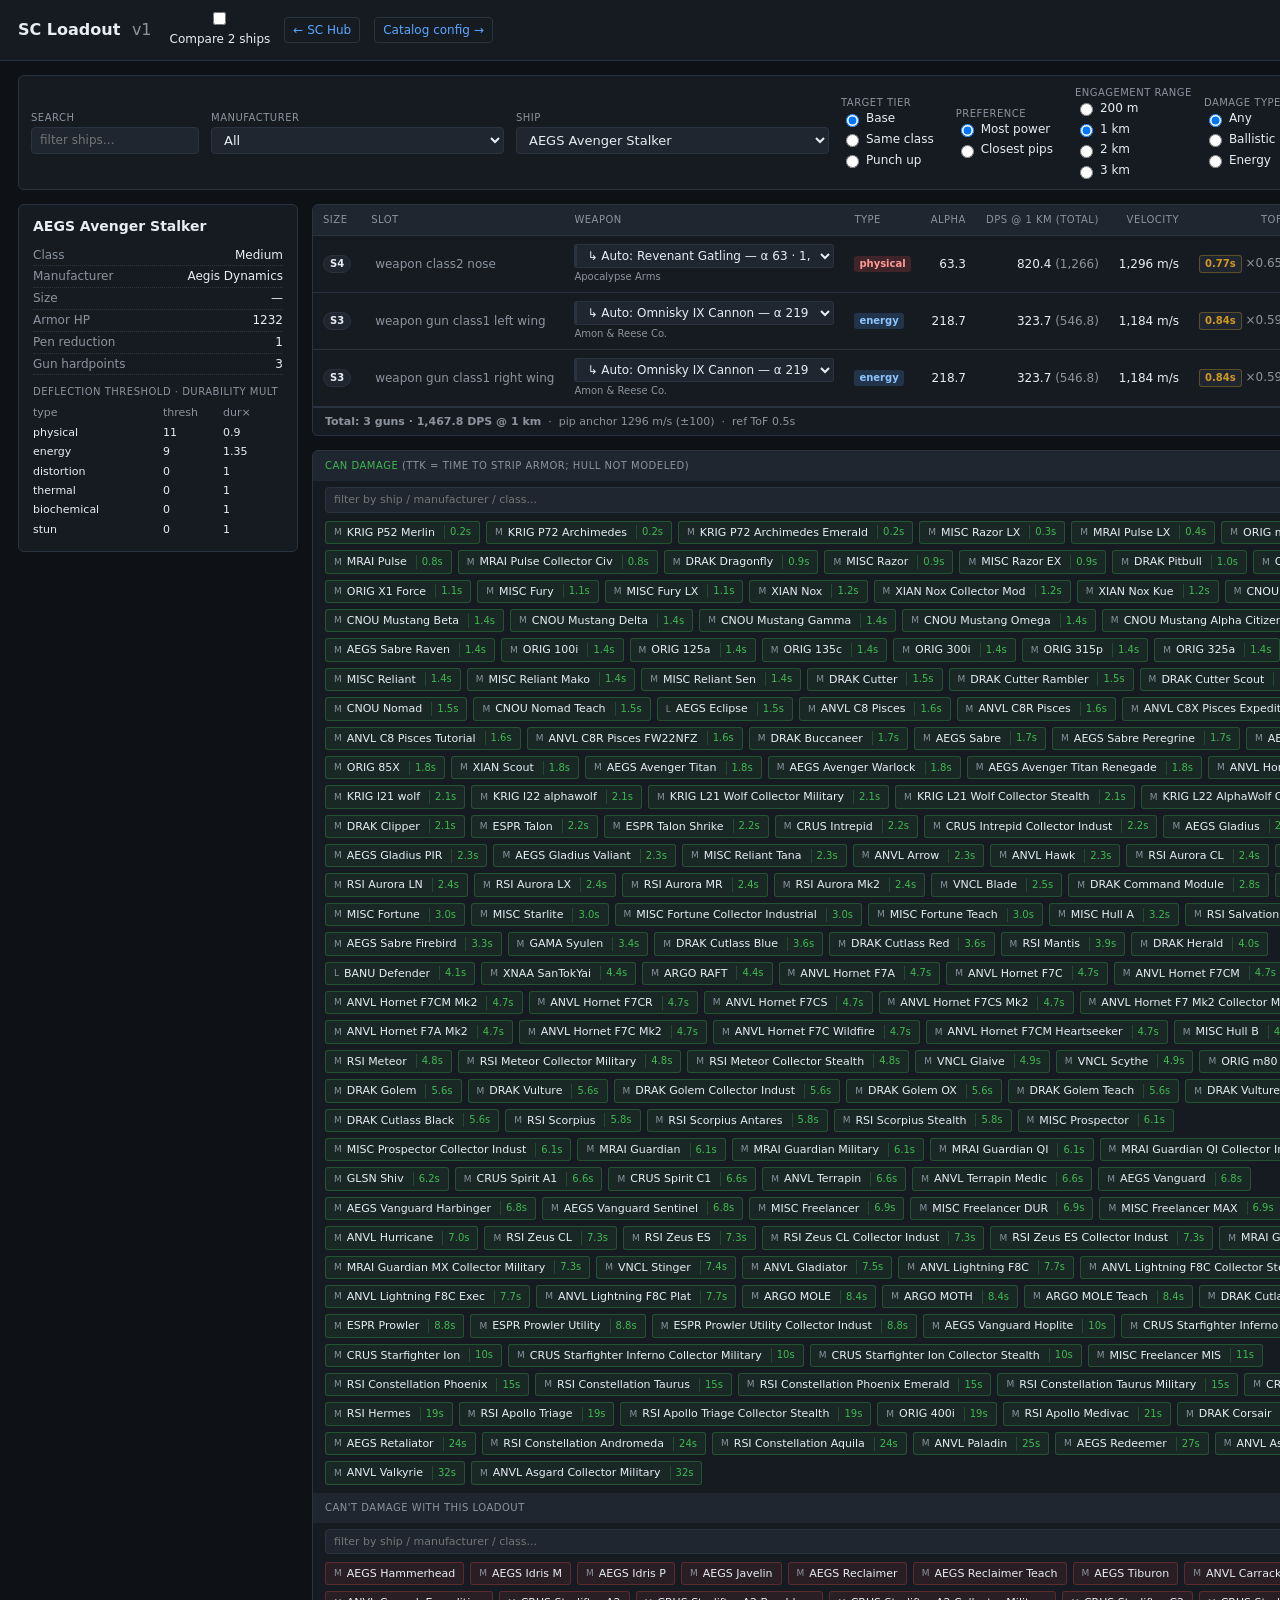
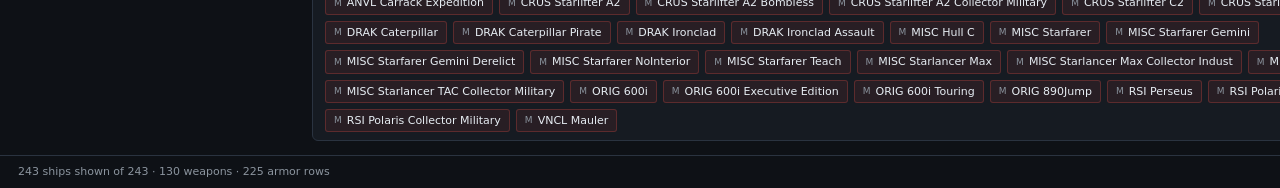
==== website/index.html @ 6bda5719 "Add "<- SC Hub" back link to header" ====
<!doctype html>
<html lang="en">
<head>
  <meta charset="utf-8" />
  <meta name="viewport" content="width=device-width, initial-scale=1" />
  <title>SC Loadout (v1)</title>
  <link rel="stylesheet" href="style.css" />
</head>
<body>
  <header>
    <h1>SC Loadout <span class="muted">v1</span></h1>
    <div class="controls global-controls">
      <label class="control vs-toggle">
        <input type="checkbox" id="vs-toggle" />
        <span>Compare 2 ships</span>
      </label>
      <a href="https://seeknd.github.io/sc-hub/" class="config-link hub-back" title="Back to SC Hub">← SC Hub</a>
      <a href="catalog.html" class="config-link">Catalog config →</a>
    </div>
  </header>

  <!-- Per-panel HTML is rendered from this template (left is inserted on load;
       right is cloned on demand so radio-name suffixes get rewritten per side). -->
  <template id="panel-template">
    <article class="panel" data-side="">
      <div class="panel-controls">
        <label class="control">
          <span class="control-label">Search</span>
          <input type="search" class="ship-search" placeholder="filter ships…" autocomplete="off" />
        </label>
        <label class="control">
          <span class="control-label">Manufacturer</span>
          <select class="mfg-filter" autocomplete="off">
            <option value="">All</option>
          </select>
        </label>
        <label class="control">
          <span class="control-label">Ship</span>
          <select class="ship-pick" autocomplete="off"></select>
        </label>
        <fieldset class="control">
          <legend class="control-label">Target tier</legend>
          <label><input type="radio" name="mode" value="base" checked /> Base</label>
          <label><input type="radio" name="mode" value="same" /> Same class</label>
          <label><input type="radio" name="mode" value="up"   /> Punch up</label>
        </fieldset>
        <fieldset class="control">
          <legend class="control-label">Preference</legend>
          <label><input type="radio" name="pref" value="power" checked /> Most power</label>
          <label><input type="radio" name="pref" value="pips" /> Closest pips</label>
        </fieldset>
        <fieldset class="control">
          <legend class="control-label">Engagement range</legend>
          <label><input type="radio" name="range" value="200"  /> 200 m</label>
          <label><input type="radio" name="range" value="1000" checked /> 1 km</label>
          <label><input type="radio" name="range" value="2000" /> 2 km</label>
          <label><input type="radio" name="range" value="3000" /> 3 km</label>
        </fieldset>
        <fieldset class="control">
          <legend class="control-label">Damage type</legend>
          <label><input type="radio" name="dmgtype" value="any" checked /> Any</label>
          <label><input type="radio" name="dmgtype" value="ballistic" /> Ballistic</label>
          <label><input type="radio" name="dmgtype" value="energy" /> Energy</label>
        </fieldset>
      </div>
      <aside class="ship-info"></aside>
      <div class="content-column">
        <section class="loadout-box"></section>
        <section class="vulnerability-box"></section>
      </div>
    </article>
  </template>

  <main class="panels"></main>

  <footer>
    <div id="status" class="muted"></div>
  </footer>

  <script src="app.js"></script>
</body>
</html>
---- website/style.css ----
/* Layout & theme — dark, dense, table-first.
   Single file. No deps. */

:root {
  --bg:        #0e1116;
  --panel:     #161b22;
  --panel-2:   #1f2630;
  --border:    #2a3340;
  --text:      #e6edf3;
  --text-dim:  #8b949e;
  --accent:    #58a6ff;
  --good:      #3fb950;
  --bad:       #f85149;
  --warn:      #d29922;
}

* { box-sizing: border-box; }
html, body { height: 100%; margin: 0; }
body {
  font: 13px/1.4 system-ui, -apple-system, "Segoe UI", sans-serif;
  background: var(--bg);
  color: var(--text);
}

.muted { color: var(--text-dim); }

header {
  background: var(--panel);
  border-bottom: 1px solid var(--border);
  padding: 12px 18px;
  display: flex;
  flex-wrap: wrap;
  align-items: center;
  gap: 18px;
}
header h1 {
  font-size: 16px;
  margin: 0;
  font-weight: 600;
}
header h1 .muted { font-weight: 400; margin-left: 6px; }

.controls { display: flex; flex-wrap: wrap; gap: 14px; align-items: center; }
.global-controls .vs-toggle {
  display: inline-flex;
  align-items: center;
  gap: 6px;
  font-size: 12px;
  cursor: pointer;
}
.global-controls .vs-toggle input { margin: 0; }

a.config-link {
  color: var(--accent);
  font-size: 12px;
  text-decoration: none;
  margin-left: auto;
  align-self: center;
  padding: 4px 8px;
  border: 1px solid var(--border);
  border-radius: 4px;
}
a.config-link:hover { border-color: var(--accent); }

/* Weapon configuration page */
button.btn {
  background: var(--panel-2);
  color: var(--text);
  border: 1px solid var(--border);
  padding: 4px 10px;
  border-radius: 4px;
  font: inherit;
  font-size: 12px;
  cursor: pointer;
}
button.btn:hover { border-color: var(--accent); }

input[type="search"] {
  background: var(--panel-2);
  color: var(--text);
  border: 1px solid var(--border);
  padding: 4px 8px;
  border-radius: 4px;
  font: inherit;
  font-size: 12px;
  min-width: 180px;
}
#ship-search { min-width: 180px; }
#mfg-filter  { min-width: 200px; }

.config-main { padding: 14px 18px; }

.tabs {
  display: inline-flex;
  gap: 4px;
  background: var(--panel-2);
  border: 1px solid var(--border);
  border-radius: 6px;
  padding: 3px;
}
.tab-btn {
  background: transparent;
  color: var(--text-dim);
  border: 1px solid transparent;
  border-radius: 4px;
  padding: 4px 12px;
  font: inherit;
  font-size: 12px;
  cursor: pointer;
}
.tab-btn:hover { color: var(--text); }
.tab-btn.active {
  background: var(--panel);
  color: var(--accent);
  border-color: var(--border);
}

table.cfg-table {
  width: 100%;
  background: var(--panel);
  border: 1px solid var(--border);
  border-radius: 6px;
  overflow: hidden;
}
table.cfg-table td select { min-width: 130px; }
table.cfg-table tr.state-forced   { background: rgba(210,153,34,0.05); }
table.cfg-table tr.state-disabled { opacity: 0.55; }
table.cfg-table tr.state-disabled td.weapon-name { text-decoration: line-through; }
table.cfg-table tr.has-override   { background: rgba(88,166,255,0.04); }

table.ships-cfg-table .ship-note { width: 100%; min-width: 140px; }
table.ships-cfg-table .edit-hp-btn.active {
  background: var(--panel);
  border-color: var(--accent);
  color: var(--accent);
}

/* Inline hardpoint editor */
tr.hp-editor-row > td {
  background: var(--panel-2);
  padding: 14px 18px;
  border-bottom: 2px solid var(--accent);
}
.hp-editor-header { margin-bottom: 10px; font-size: 12px; }
.hp-editor-header .muted { margin-left: 8px; font-weight: 400; }
table.hp-edit-table {
  width: 100%;
  border-collapse: collapse;
  background: var(--panel);
  border: 1px solid var(--border);
  border-radius: 4px;
  overflow: hidden;
  margin-bottom: 10px;
}
table.hp-edit-table th, table.hp-edit-table td {
  padding: 6px 10px;
  font-size: 12px;
  text-align: left;
  border-bottom: 1px solid var(--border);
}
table.hp-edit-table thead th {
  background: var(--panel-2);
  font-size: 10px;
  color: var(--text-dim);
  text-transform: uppercase;
}
table.hp-edit-table input,
table.hp-edit-table select {
  background: var(--panel-2);
  color: var(--text);
  border: 1px solid var(--border);
  border-radius: 3px;
  padding: 3px 6px;
  font: inherit;
  font-size: 12px;
}
table.hp-edit-table .hp-port  { width: 280px; }
table.hp-edit-table .hp-count { width: 60px; text-align: right; }
table.hp-edit-table .hp-size  { width: 70px; }
table.hp-edit-table .hp-type  { width: 100px; }
table.hp-edit-table .hp-del {
  padding: 2px 8px;
  background: rgba(248,81,73,0.08);
  border-color: rgba(248,81,73,0.25);
  color: var(--bad);
}

.hp-editor-actions { display: flex; gap: 8px; flex-wrap: wrap; }
.hp-editor-actions .hp-save  { background: rgba(63,185,80,0.15); border-color: rgba(63,185,80,0.40); color: var(--good); }
.hp-editor-actions .hp-reset { background: rgba(210,153,34,0.10); border-color: rgba(210,153,34,0.35); color: var(--warn); }

/* Forced-to-ships chips (weapons tab) */
.ship-chips {
  display: flex;
  flex-wrap: wrap;
  gap: 4px;
  margin-bottom: 4px;
}
.ship-chip {
  display: inline-flex;
  align-items: center;
  gap: 4px;
  background: rgba(210,153,34,0.10);
  border: 1px solid rgba(210,153,34,0.35);
  color: var(--warn);
  border-radius: 3px;
  padding: 2px 4px 2px 8px;
  font-size: 11px;
}
.ship-chip-x {
  background: transparent;
  border: none;
  color: var(--warn);
  font-size: 14px;
  cursor: pointer;
  padding: 0 4px;
  line-height: 1;
}
.ship-chip-x:hover { color: var(--bad); }
.weapon-ship-add {
  min-width: 240px;
  background: var(--panel-2);
  color: var(--text);
  border: 1px solid var(--border);
  border-radius: 3px;
  padding: 3px 6px;
  font: inherit;
  font-size: 11px;
}
.weapon-ship-add:focus { border-color: var(--accent); outline: none; }

.control {
  display: flex;
  flex-direction: column;
  gap: 2px;
  border: none;
  padding: 0;
  margin: 0;
}
.control-label {
  font-size: 10px;
  text-transform: uppercase;
  letter-spacing: 0.05em;
  color: var(--text-dim);
}
.control select {
  background: var(--panel-2);
  color: var(--text);
  border: 1px solid var(--border);
  padding: 4px 8px;
  border-radius: 4px;
  font: inherit;
  min-width: 260px;
}
fieldset.control { gap: 4px; }
fieldset.control > legend { padding: 0; }
fieldset.control label {
  display: inline-flex;
  align-items: center;
  gap: 4px;
  margin-right: 10px;
  font-size: 12px;
  cursor: pointer;
}

main.panels {
  display: grid;
  grid-template-columns: 1fr;
  gap: 14px;
  padding: 14px 18px;
  align-items: stretch;
}
body.vs-mode main.panels { grid-template-columns: 1fr 1fr; }

.panel {
  display: grid;
  grid-template-columns: 280px 1fr;
  gap: 14px;
  align-items: start;
}
.panel[data-side="right"] { display: none; }
body.vs-mode .panel[data-side="right"] { display: grid; }

.panel-controls {
  grid-column: 1 / -1;
  background: var(--panel);
  border: 1px solid var(--border);
  border-radius: 6px;
  padding: 10px 12px;
  display: flex;
  flex-wrap: wrap;
  align-items: center;
  gap: 12px;
}
.panel-controls .control select,
.panel-controls .control input[type="search"] { min-width: 160px; }
body.vs-mode .panel-controls .control select,
body.vs-mode .panel-controls .control input[type="search"] { min-width: 120px; }

.ship-info {
  background: var(--panel);
  border: 1px solid var(--border);
  border-radius: 6px;
  padding: 12px 14px;
  font-size: 12px;
}
.ship-info h2 {
  margin: 0 0 8px 0;
  font-size: 14px;
}
.ship-info .stat {
  display: flex;
  justify-content: space-between;
  padding: 2px 0;
  border-bottom: 1px dotted var(--border);
}
.ship-info .stat:last-child { border-bottom: 0; }
.ship-info .stat .k { color: var(--text-dim); }
.ship-info .section-title {
  margin: 10px 0 4px 0;
  font-size: 10px;
  text-transform: uppercase;
  letter-spacing: 0.05em;
  color: var(--text-dim);
}
.ship-info .dmg-row {
  display: grid;
  grid-template-columns: 1fr 60px 60px;
  font-size: 11px;
  padding: 2px 0;
}
.ship-info .dmg-row .h { color: var(--text-dim); }

.content-column { display: flex; flex-direction: column; gap: 14px; }

.loadout-box, .vulnerability-box {
  background: var(--panel);
  border: 1px solid var(--border);
  border-radius: 6px;
  overflow: hidden;
}

.vulnerability-box .header-row {
  padding: 8px 12px;
  background: var(--panel-2);
  font-size: 10px;
  text-transform: uppercase;
  letter-spacing: 0.05em;
  color: var(--text-dim);
  display: flex;
  justify-content: space-between;
  align-items: center;
}
.vulnerability-box .header-row .count {
  font-weight: 600;
  color: var(--bad);
  text-transform: none;
  letter-spacing: 0;
}
.vulnerability-box .header-row .count.good { color: var(--good); }
.vulnerability-box .list {
  padding: 8px 12px;
  display: flex;
  flex-wrap: wrap;
  gap: 6px;
}
.vulnerability-box .chip {
  display: inline-flex;
  align-items: center;
  gap: 5px;
  background: rgba(248,81,73,0.08);
  border: 1px solid rgba(248,81,73,0.25);
  border-radius: 3px;
  padding: 3px 8px;
  font-size: 11px;
}
.vulnerability-box .chip.good {
  background: rgba(63,185,80,0.08);
  border-color: rgba(63,185,80,0.30);
}
.vulnerability-box .chip .cls {
  font-size: 9px;
  color: var(--text-dim);
  text-transform: uppercase;
}
.vulnerability-box .chip .ttk {
  font-size: 10px;
  font-variant-numeric: tabular-nums;
  color: var(--good);
  margin-left: 4px;
  padding-left: 5px;
  border-left: 1px solid rgba(63,185,80,0.25);
}
.vulnerability-box .header-row.good-row { color: var(--good); }
.vulnerability-box .header-row.good-row .muted { font-weight: 400; }
.vulnerability-box .empty-list {
  padding: 8px 12px;
  font-size: 11px;
  color: var(--text-dim);
  font-style: italic;
}
.vulnerability-box .vuln-filter-row {
  padding: 6px 12px 0;
}
.vulnerability-box .vuln-filter {
  width: 100%;
  background: var(--panel-2);
  color: var(--text);
  border: 1px solid var(--border);
  border-radius: 4px;
  padding: 4px 8px;
  font: inherit;
  font-size: 11px;
  min-width: 0;
}
.vulnerability-box .vuln-filter:focus { border-color: var(--accent); outline: none; }

table.loadout {
  width: 100%;
  border-collapse: collapse;
  font-size: 12px;
}
table.loadout th, table.loadout td {
  padding: 8px 10px;
  text-align: left;
  border-bottom: 1px solid var(--border);
  white-space: nowrap;
}
table.loadout th {
  background: var(--panel-2);
  color: var(--text-dim);
  font-weight: 500;
  font-size: 10px;
  text-transform: uppercase;
  letter-spacing: 0.05em;
}
table.loadout tbody tr:hover { background: rgba(88,166,255,0.05); }
table.loadout th.num,
table.loadout td.num { text-align: right; font-variant-numeric: tabular-nums; }
table.loadout td.weapon-name { font-weight: 500; min-width: 280px; }
table.loadout td.weapon-name .mfg {
  color: var(--text-dim);
  font-size: 10px;
  font-weight: 400;
  margin-top: 2px;
}

select.weapon-picker {
  width: 100%;
  background: var(--panel-2);
  color: var(--text);
  border: 1px solid var(--border);
  border-left-width: 3px;          /* slot for manual-pick accent stripe */
  padding: 3px 6px;
  border-radius: 3px;
  font: inherit;
  font-size: 12px;
}
select.weapon-picker:hover { border-color: var(--accent); }

/* Force dark-theme option list — browsers otherwise default to OS light theme. */
select.weapon-picker option {
  background: var(--panel-2);
  color: var(--text);
}

/* Manual override → amber left-stripe only. No bg tint (which makes options unreadable). */
table.loadout tr.manual-pick td.weapon-name select.weapon-picker {
  border-left-color: var(--warn);
}
table.loadout .slot-type {
  text-transform: uppercase;
  font-size: 10px;
  color: var(--text-dim);
  letter-spacing: 0.05em;
}
table.loadout .size-pill {
  display: inline-block;
  background: var(--panel-2);
  border: 1px solid var(--border);
  padding: 1px 6px;
  border-radius: 999px;
  font-size: 10px;
  font-weight: 600;
}
table.loadout .slot-mult {
  display: inline-block;
  font-weight: 600;
  color: var(--accent);
  margin-right: 4px;
}
table.loadout .dtype {
  display: inline-block;
  padding: 1px 5px;
  border-radius: 3px;
  font-size: 10px;
  font-weight: 600;
}
.dtype.physical   { background: rgba(248,81,73,0.18);  color: #ff9b94; }
.dtype.energy     { background: rgba(88,166,255,0.18); color: #8cc4ff; }
.dtype.distortion { background: rgba(210,153,34,0.18); color: #ffce6e; }
.dtype.unknown    { background: var(--panel-2);        color: var(--text-dim); }

.tag {
  display: inline-block;
  padding: 1px 5px;
  border-radius: 3px;
  font-size: 10px;
  font-weight: 600;
  background: var(--panel-2);
  border: 1px solid var(--border);
}
.tag.good { color: var(--good); border-color: rgba(63,185,80,0.35); }
.tag.bad  { color: var(--bad);  border-color: rgba(248,81,73,0.35); }
.tag.warn { color: var(--warn); border-color: rgba(210,153,34,0.35); }

.empty {
  padding: 20px;
  color: var(--text-dim);
  text-align: center;
  font-style: italic;
}

footer {
  padding: 8px 18px;
  border-top: 1px solid var(--border);
  font-size: 11px;
}
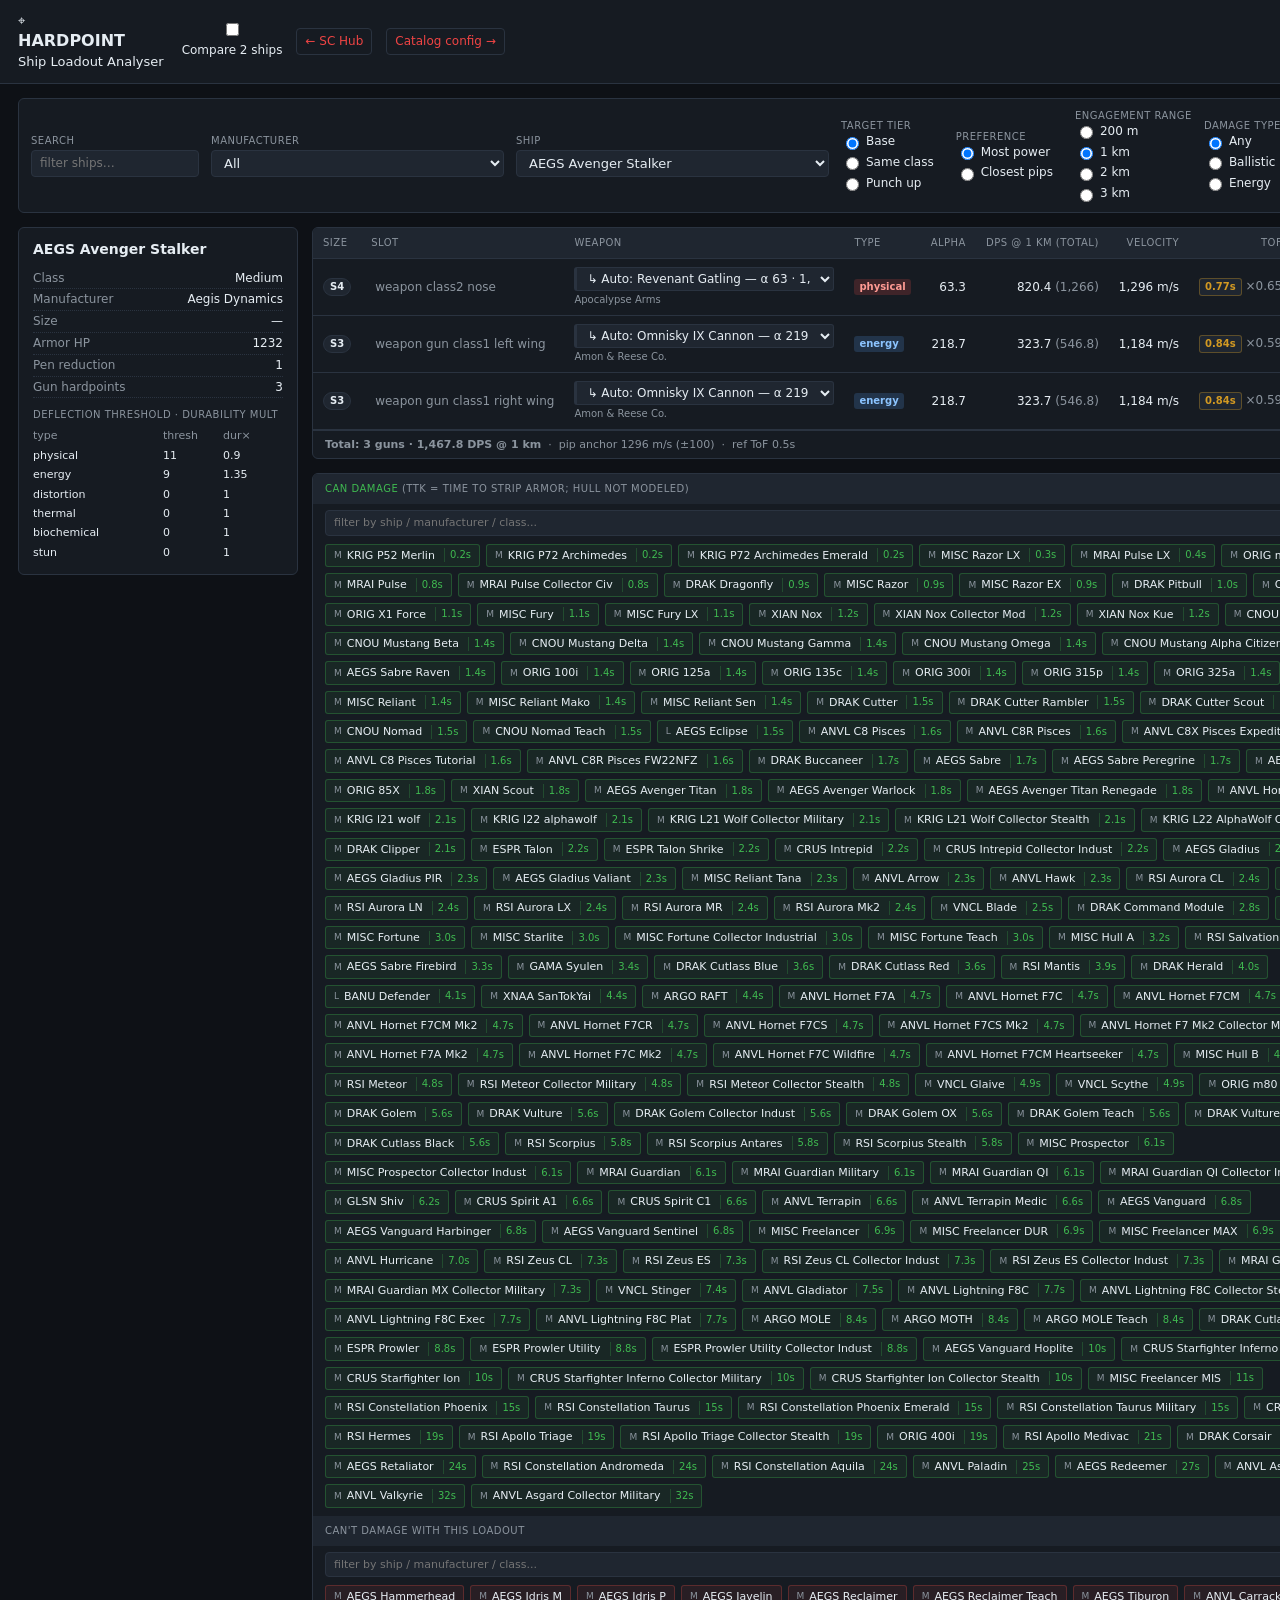
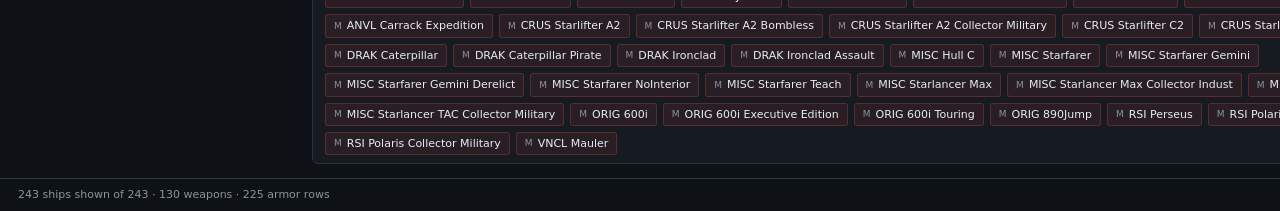
==== commit f2c8ecde: "Brand header: logo, title, subtitle" ====
--- a/website/index.html
+++ b/website/index.html
@@ -7,8 +7,14 @@
   <link rel="stylesheet" href="style.css" />
 </head>
 <body>
-  <header>
-    <h1>SC Loadout <span class="muted">v1</span></h1>
+  <header class="site-header">
+    <div class="brand">
+      <span class="brand-logo">⌖</span>
+      <div class="brand-stack">
+        <h1>HARDPOINT</h1>
+        <span class="brand-sub">Ship Loadout Analyser</span>
+      </div>
+    </div>
     <div class="controls global-controls">
       <label class="control vs-toggle">
         <input type="checkbox" id="vs-toggle" />
--- a/website/style.css
+++ b/website/style.css
@@ -8,7 +8,7 @@
   --border:    #2a3340;
   --text:      #e6edf3;
   --text-dim:  #8b949e;
-  --accent:    #58a6ff;
+  --accent:    #ef4444;
   --good:      #3fb950;
   --bad:       #f85149;
   --warn:      #d29922;
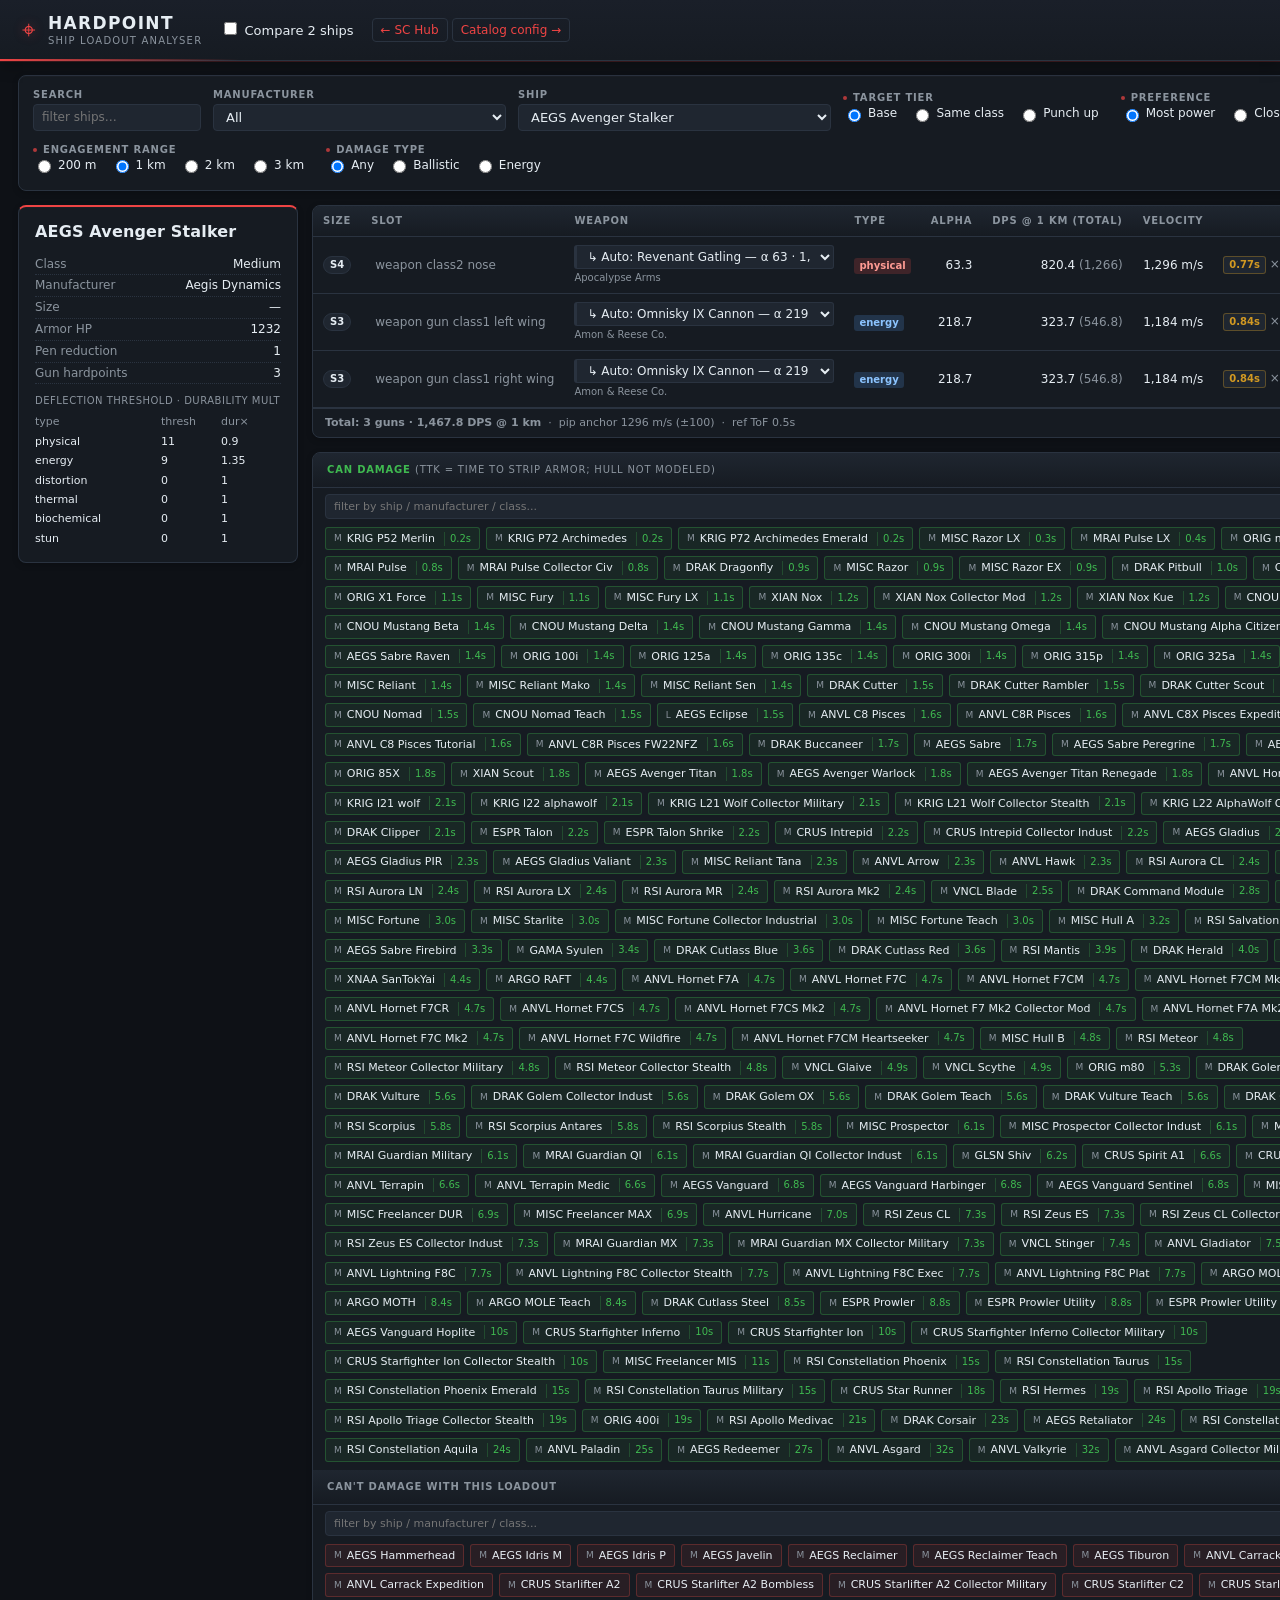
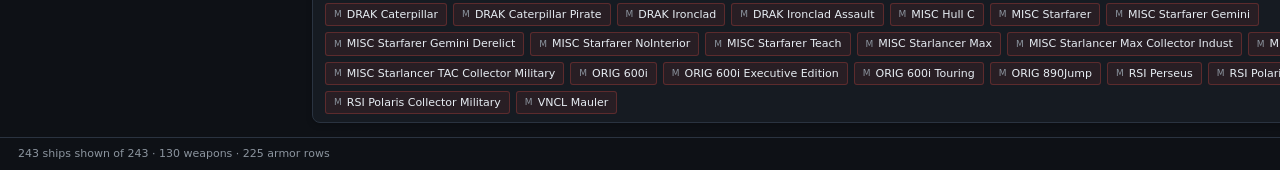
==== commit 25034fce: "Header restructure (SC Hub right, vs-toggle centered), wrap pills in container" ====
--- a/website/index.html
+++ b/website/index.html
@@ -15,11 +15,11 @@
         <span class="brand-sub">Ship Loadout Analyser</span>
       </div>
     </div>
-    <div class="controls global-controls">
-      <label class="control vs-toggle">
-        <input type="checkbox" id="vs-toggle" />
-        <span>Compare 2 ships</span>
-      </label>
+    <label class="vs-pill">
+      <input type="checkbox" id="vs-toggle" />
+      <span>Compare 2 ships</span>
+    </label>
+    <div class="header-actions">
       <a href="https://seeknd.github.io/sc-hub/" class="config-link hub-back" title="Back to SC Hub">← SC Hub</a>
       <a href="catalog.html" class="config-link">Catalog config →</a>
     </div>
@@ -46,27 +46,35 @@
         </label>
         <fieldset class="control">
           <legend class="control-label">Target tier</legend>
-          <label><input type="radio" name="mode" value="base" checked /> Base</label>
-          <label><input type="radio" name="mode" value="same" /> Same class</label>
-          <label><input type="radio" name="mode" value="up"   /> Punch up</label>
+          <div class="pills">
+            <label><input type="radio" name="mode" value="base" checked /> Base</label>
+            <label><input type="radio" name="mode" value="same" /> Same class</label>
+            <label><input type="radio" name="mode" value="up"   /> Punch up</label>
+          </div>
         </fieldset>
         <fieldset class="control">
           <legend class="control-label">Preference</legend>
-          <label><input type="radio" name="pref" value="power" checked /> Most power</label>
-          <label><input type="radio" name="pref" value="pips" /> Closest pips</label>
+          <div class="pills">
+            <label><input type="radio" name="pref" value="power" checked /> Most power</label>
+            <label><input type="radio" name="pref" value="pips" /> Closest pips</label>
+          </div>
         </fieldset>
         <fieldset class="control">
           <legend class="control-label">Engagement range</legend>
-          <label><input type="radio" name="range" value="200"  /> 200 m</label>
-          <label><input type="radio" name="range" value="1000" checked /> 1 km</label>
-          <label><input type="radio" name="range" value="2000" /> 2 km</label>
-          <label><input type="radio" name="range" value="3000" /> 3 km</label>
+          <div class="pills">
+            <label><input type="radio" name="range" value="200"  /> 200 m</label>
+            <label><input type="radio" name="range" value="1000" checked /> 1 km</label>
+            <label><input type="radio" name="range" value="2000" /> 2 km</label>
+            <label><input type="radio" name="range" value="3000" /> 3 km</label>
+          </div>
         </fieldset>
         <fieldset class="control">
           <legend class="control-label">Damage type</legend>
-          <label><input type="radio" name="dmgtype" value="any" checked /> Any</label>
-          <label><input type="radio" name="dmgtype" value="ballistic" /> Ballistic</label>
-          <label><input type="radio" name="dmgtype" value="energy" /> Energy</label>
+          <div class="pills">
+            <label><input type="radio" name="dmgtype" value="any" checked /> Any</label>
+            <label><input type="radio" name="dmgtype" value="ballistic" /> Ballistic</label>
+            <label><input type="radio" name="dmgtype" value="energy" /> Energy</label>
+          </div>
         </fieldset>
       </div>
       <aside class="ship-info"></aside>
--- a/website/style.css
+++ b/website/style.css
@@ -24,21 +24,57 @@
 
 .muted { color: var(--text-dim); }
 
-header {
-  background: var(--panel);
+/* === BRANDED HEADER ===
+   Soft gradient panel with an accent underline. Logo glyph + stacked title/subtitle. */
+.site-header {
+  background: linear-gradient(180deg, #1a1f29 0%, var(--panel) 100%);
   border-bottom: 1px solid var(--border);
-  padding: 12px 18px;
+  box-shadow: 0 1px 0 rgba(239, 68, 68, 0.18), 0 6px 14px rgba(0, 0, 0, 0.25);
+  padding: 14px 22px;
   display: flex;
   flex-wrap: wrap;
   align-items: center;
   gap: 18px;
-}
-header h1 {
-  font-size: 16px;
+  position: relative;
+}
+.site-header::after {
+  content: "";
+  position: absolute;
+  left: 0; right: 0; bottom: -1px;
+  height: 2px;
+  background: linear-gradient(90deg, var(--accent) 0%, rgba(239, 68, 68, 0.0) 240px);
+  pointer-events: none;
+}
+.brand {
+  display: flex;
+  align-items: center;
+  gap: 12px;
+}
+.brand-logo {
+  font-size: 24px;
+  color: var(--accent);
+  line-height: 1;
+  text-shadow: 0 0 12px rgba(239, 68, 68, 0.35);
+}
+.brand-stack {
+  display: flex;
+  flex-direction: column;
+  line-height: 1.1;
+}
+.brand-stack h1 {
+  font-size: 17px;
   margin: 0;
-  font-weight: 600;
-}
-header h1 .muted { font-weight: 400; margin-left: 6px; }
+  font-weight: 700;
+  letter-spacing: 0.08em;
+  color: var(--text);
+}
+.brand-sub {
+  font-size: 10px;
+  color: var(--text-dim);
+  text-transform: uppercase;
+  letter-spacing: 0.12em;
+  margin-top: 2px;
+}
 
 .controls { display: flex; flex-wrap: wrap; gap: 14px; align-items: center; }
 .global-controls .vs-toggle {
@@ -126,7 +162,7 @@
 table.cfg-table tr.state-forced   { background: rgba(210,153,34,0.05); }
 table.cfg-table tr.state-disabled { opacity: 0.55; }
 table.cfg-table tr.state-disabled td.weapon-name { text-decoration: line-through; }
-table.cfg-table tr.has-override   { background: rgba(88,166,255,0.04); }
+table.cfg-table tr.has-override   { background: rgba(239,68,68,0.04); }
 
 table.ships-cfg-table .ship-note { width: 100%; min-width: 140px; }
 table.ships-cfg-table .edit-hp-btn.active {
@@ -240,8 +276,25 @@
 .control-label {
   font-size: 10px;
   text-transform: uppercase;
-  letter-spacing: 0.05em;
-  color: var(--text-dim);
+  letter-spacing: 0.08em;
+  color: var(--text-dim);
+  font-weight: 600;
+}
+fieldset.control > legend.control-label {
+  position: relative;
+  padding-left: 10px;
+}
+fieldset.control > legend.control-label::before {
+  content: "";
+  position: absolute;
+  left: 0;
+  top: 50%;
+  transform: translateY(-50%);
+  width: 4px;
+  height: 4px;
+  border-radius: 50%;
+  background: var(--accent);
+  opacity: 0.7;
 }
 .control select {
   background: var(--panel-2);
@@ -285,12 +338,13 @@
   grid-column: 1 / -1;
   background: var(--panel);
   border: 1px solid var(--border);
-  border-radius: 6px;
-  padding: 10px 12px;
+  border-radius: 8px;
+  padding: 12px 14px;
   display: flex;
   flex-wrap: wrap;
   align-items: center;
   gap: 12px;
+  box-shadow: 0 1px 0 rgba(255, 255, 255, 0.02) inset, 0 2px 6px rgba(0, 0, 0, 0.2);
 }
 .panel-controls .control select,
 .panel-controls .control input[type="search"] { min-width: 160px; }
@@ -300,13 +354,18 @@
 .ship-info {
   background: var(--panel);
   border: 1px solid var(--border);
-  border-radius: 6px;
-  padding: 12px 14px;
-  font-size: 12px;
+  border-top: 2px solid var(--accent);
+  border-radius: 8px;
+  padding: 14px 16px;
+  font-size: 12px;
+  box-shadow: 0 1px 0 rgba(255, 255, 255, 0.02) inset, 0 2px 6px rgba(0, 0, 0, 0.2);
 }
 .ship-info h2 {
-  margin: 0 0 8px 0;
-  font-size: 14px;
+  margin: 0 0 10px 0;
+  font-size: 16px;
+  font-weight: 700;
+  letter-spacing: 0.01em;
+  color: var(--text);
 }
 .ship-info .stat {
   display: flex;
@@ -336,20 +395,23 @@
 .loadout-box, .vulnerability-box {
   background: var(--panel);
   border: 1px solid var(--border);
-  border-radius: 6px;
+  border-radius: 8px;
   overflow: hidden;
+  box-shadow: 0 1px 0 rgba(255, 255, 255, 0.02) inset, 0 2px 6px rgba(0, 0, 0, 0.2);
 }
 
 .vulnerability-box .header-row {
-  padding: 8px 12px;
-  background: var(--panel-2);
-  font-size: 10px;
-  text-transform: uppercase;
-  letter-spacing: 0.05em;
+  padding: 10px 14px;
+  background: linear-gradient(180deg, var(--panel-2) 0%, var(--panel) 100%);
+  font-size: 10px;
+  font-weight: 600;
+  text-transform: uppercase;
+  letter-spacing: 0.08em;
   color: var(--text-dim);
   display: flex;
   justify-content: space-between;
   align-items: center;
+  border-bottom: 1px solid var(--border);
 }
 .vulnerability-box .header-row .count {
   font-weight: 600;
@@ -427,14 +489,15 @@
   white-space: nowrap;
 }
 table.loadout th {
-  background: var(--panel-2);
-  color: var(--text-dim);
-  font-weight: 500;
-  font-size: 10px;
-  text-transform: uppercase;
-  letter-spacing: 0.05em;
-}
-table.loadout tbody tr:hover { background: rgba(88,166,255,0.05); }
+  background: linear-gradient(180deg, var(--panel-2) 0%, var(--panel) 100%);
+  color: var(--text-dim);
+  font-weight: 600;
+  font-size: 10px;
+  text-transform: uppercase;
+  letter-spacing: 0.08em;
+  border-bottom: 1px solid var(--border);
+}
+table.loadout tbody tr:hover { background: rgba(239,68,68,0.05); }
 table.loadout th.num,
 table.loadout td.num { text-align: right; font-variant-numeric: tabular-nums; }
 table.loadout td.weapon-name { font-weight: 500; min-width: 280px; }
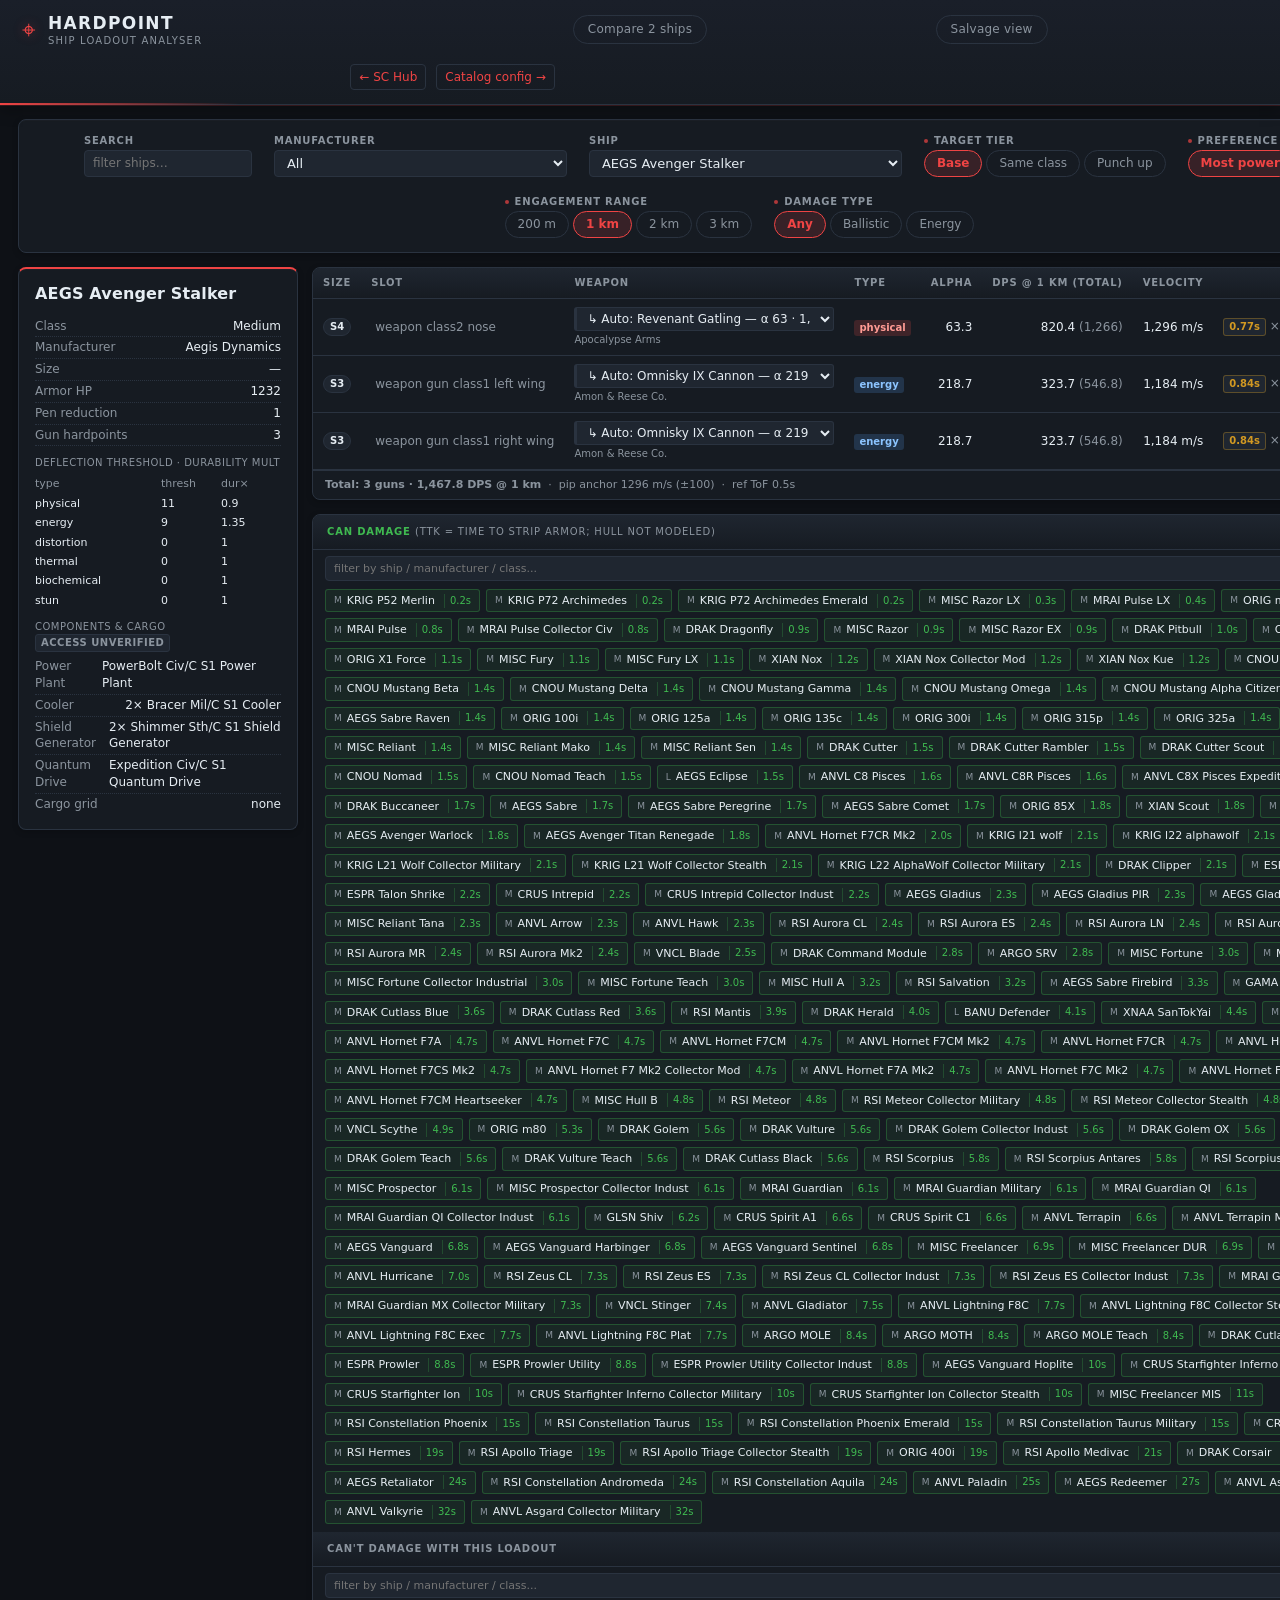
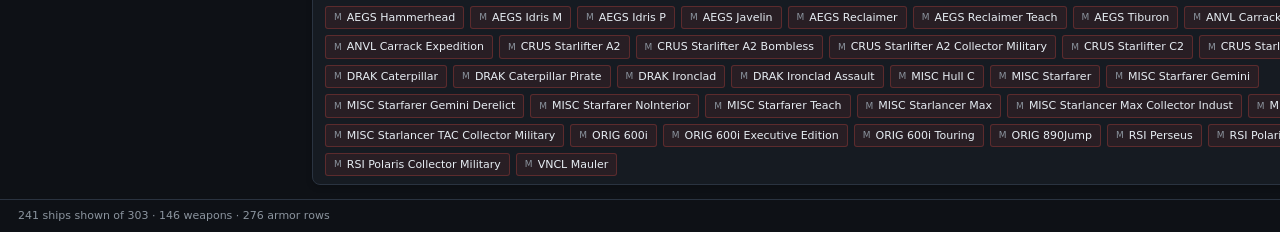
==== commit 4c5c486c: "Add components, cargo, and salvage analysis - Ship-info panel now shows components (power plant / co" ====
--- a/website/index.html
+++ b/website/index.html
@@ -18,6 +18,10 @@
     <label class="vs-pill">
       <input type="checkbox" id="vs-toggle" />
       <span>Compare 2 ships</span>
+    </label>
+    <label class="vs-pill">
+      <input type="checkbox" id="salvage-toggle" />
+      <span>Salvage view</span>
     </label>
     <div class="header-actions">
       <a href="https://seeknd.github.io/sc-hub/" class="config-link hub-back" title="Back to SC Hub">← SC Hub</a>
--- a/website/style.css
+++ b/website/style.css
@@ -31,11 +31,30 @@
   border-bottom: 1px solid var(--border);
   box-shadow: 0 1px 0 rgba(239, 68, 68, 0.18), 0 6px 14px rgba(0, 0, 0, 0.25);
   padding: 14px 22px;
-  display: flex;
-  flex-wrap: wrap;
+  display: grid;
+  grid-template-columns: 1fr auto 1fr;
   align-items: center;
   gap: 18px;
   position: relative;
+}
+.site-header .brand     { justify-self: start; }
+.site-header .vs-pill   { justify-self: center; }
+.site-header .header-actions {
+  justify-self: end;
+  display: inline-flex;
+  align-items: center;
+  gap: 10px;
+}
+
+/* Header wraps gracefully on narrow viewports. */
+@media (max-width: 900px) {
+  .site-header {
+    grid-template-columns: 1fr 1fr;
+    row-gap: 12px;
+  }
+  .site-header .brand          { grid-column: 1 / 2; justify-self: start; }
+  .site-header .header-actions { grid-column: 2 / 3; justify-self: end; }
+  .site-header .vs-pill        { grid-column: 1 / -1; justify-self: center; }
 }
 .site-header::after {
   content: "";
@@ -77,14 +96,94 @@
 }
 
 .controls { display: flex; flex-wrap: wrap; gap: 14px; align-items: center; }
-.global-controls .vs-toggle {
+
+/* "Compare 2 ships" toggle pill (single, in the header). */
+.vs-pill {
+  position: relative;
   display: inline-flex;
   align-items: center;
   gap: 6px;
-  font-size: 12px;
+  background: transparent;
+  border: 1px solid var(--border);
+  color: var(--text-dim);
+  padding: 5px 14px;
+  border-radius: 16px;
+  font-size: 12px;
+  font-weight: 500;
+  letter-spacing: 0.02em;
   cursor: pointer;
-}
-.global-controls .vs-toggle input { margin: 0; }
+  transition: background 0.12s, border-color 0.12s, color 0.12s;
+  white-space: nowrap;
+  user-select: none;
+}
+.vs-pill:hover {
+  color: var(--text);
+  border-color: var(--text-dim);
+}
+.vs-pill input[type="checkbox"] {
+  position: absolute;
+  opacity: 0;
+  pointer-events: none;
+  width: 0;
+  height: 0;
+}
+.vs-pill:has(input:checked) {
+  background: rgba(239, 68, 68, 0.15);
+  border-color: var(--accent);
+  color: var(--accent);
+  font-weight: 600;
+}
+.vs-pill:has(input:focus-visible) {
+  outline: 2px solid var(--accent);
+  outline-offset: 2px;
+}
+
+/* Pill group inside <fieldset class="control">. The <legend class="control-label"> sits on its own
+   line above; the <div class="pills"> below holds the actual pill <label>s in a single horizontal row.
+   The native radio inside each label is visually hidden — the label itself IS the pill. */
+.pills {
+  display: flex;
+  flex-wrap: wrap;
+  gap: 4px;
+}
+.pills > label {
+  position: relative;
+  display: inline-flex;
+  align-items: center;
+  background: transparent;
+  border: 1px solid var(--border);
+  color: var(--text-dim);
+  padding: 4px 12px;
+  border-radius: 14px;
+  font-size: 12px;
+  cursor: pointer;
+  transition: background 0.12s, border-color 0.12s, color 0.12s;
+  white-space: nowrap;
+  user-select: none;
+  line-height: 1.4;
+}
+.pills > label:hover {
+  color: var(--text);
+  border-color: var(--text-dim);
+}
+.pills > label > input[type="radio"] {
+  position: absolute;
+  opacity: 0;
+  pointer-events: none;
+  width: 0;
+  height: 0;
+  margin: 0;
+}
+.pills > label:has(input:checked) {
+  background: rgba(239, 68, 68, 0.15);
+  border-color: var(--accent);
+  color: var(--accent);
+  font-weight: 600;
+}
+.pills > label:has(input:focus-visible) {
+  outline: 2px solid var(--accent);
+  outline-offset: 2px;
+}
 
 a.config-link {
   color: var(--accent);
@@ -307,14 +406,6 @@
 }
 fieldset.control { gap: 4px; }
 fieldset.control > legend { padding: 0; }
-fieldset.control label {
-  display: inline-flex;
-  align-items: center;
-  gap: 4px;
-  margin-right: 10px;
-  font-size: 12px;
-  cursor: pointer;
-}
 
 main.panels {
   display: grid;
@@ -339,12 +430,28 @@
   background: var(--panel);
   border: 1px solid var(--border);
   border-radius: 8px;
-  padding: 12px 14px;
+  padding: 14px 16px;
   display: flex;
   flex-wrap: wrap;
-  align-items: center;
-  gap: 12px;
+  align-items: flex-start;
+  justify-content: center;
+  gap: 18px 22px;
   box-shadow: 0 1px 0 rgba(255, 255, 255, 0.02) inset, 0 2px 6px rgba(0, 0, 0, 0.2);
+}
+.panel-controls > .control {
+  align-items: flex-start;
+}
+.panel-controls > fieldset.control {
+  display: flex;
+  flex-direction: column;
+  align-items: flex-start;
+  gap: 6px;
+  border: 0;
+  padding: 0;
+  margin: 0;
+}
+.panel-controls > fieldset.control > legend.control-label {
+  margin-bottom: 2px;
 }
 .panel-controls .control select,
 .panel-controls .control input[type="search"] { min-width: 160px; }
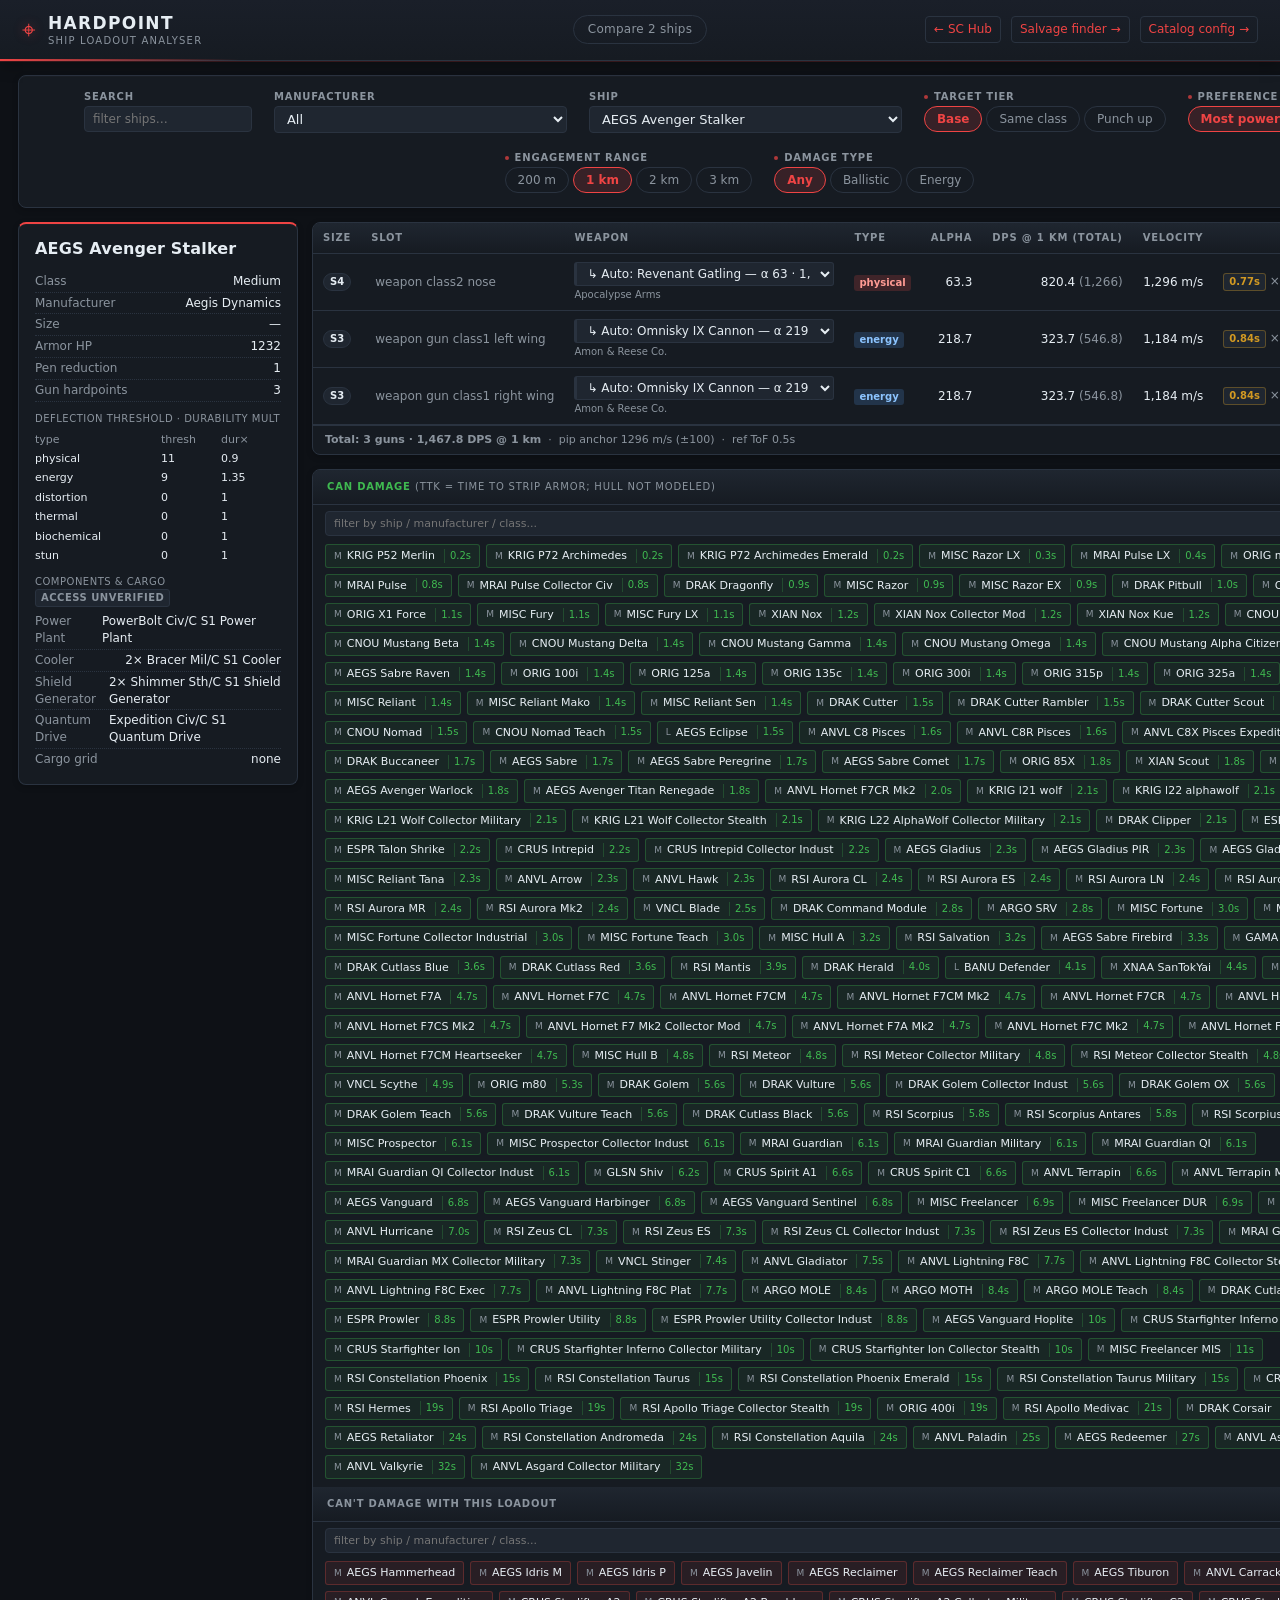
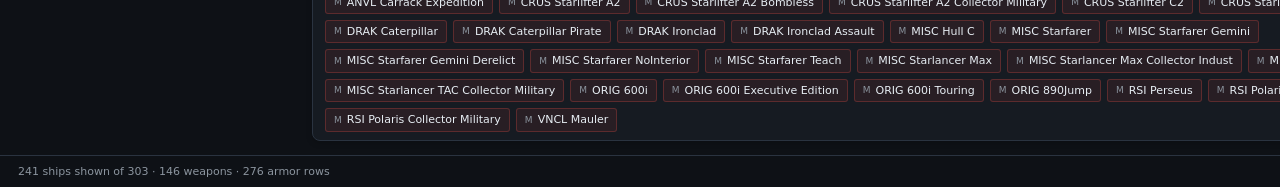
==== commit 40ad6e73: "Add Salvage Finder page + restyle catalog to match - New salvage.html: enter a salvage mission's com" ====
--- a/website/index.html
+++ b/website/index.html
@@ -19,12 +19,9 @@
       <input type="checkbox" id="vs-toggle" />
       <span>Compare 2 ships</span>
     </label>
-    <label class="vs-pill">
-      <input type="checkbox" id="salvage-toggle" />
-      <span>Salvage view</span>
-    </label>
     <div class="header-actions">
       <a href="https://seeknd.github.io/sc-hub/" class="config-link hub-back" title="Back to SC Hub">← SC Hub</a>
+      <a href="salvage.html" class="config-link">Salvage finder →</a>
       <a href="catalog.html" class="config-link">Catalog config →</a>
     </div>
   </header>
--- a/website/style.css
+++ b/website/style.css
@@ -696,3 +696,121 @@
   border-top: 1px solid var(--border);
   font-size: 11px;
 }
+
+/* ============================================================
+   Salvage Finder page
+   ============================================================ */
+.salvage-main { padding: 16px 18px; display: flex; flex-direction: column; gap: 14px; }
+
+.card {
+  background: var(--panel);
+  border: 1px solid var(--border);
+  border-radius: 8px;
+  overflow: hidden;
+}
+.card-head {
+  display: flex;
+  align-items: baseline;
+  gap: 10px;
+  padding: 12px 16px;
+  border-bottom: 1px solid var(--border);
+  background: var(--panel-2);
+}
+.card-head h2 { margin: 0; font-size: 14px; font-weight: 600; }
+.card-head .muted { font-size: 12px; }
+
+.req-card #req-rows { padding: 12px 16px 4px; display: flex; flex-direction: column; gap: 8px; }
+.req-row { display: flex; gap: 8px; align-items: center; }
+.req-row select {
+  background: var(--panel-2);
+  color: var(--text);
+  border: 1px solid var(--border);
+  border-radius: 4px;
+  padding: 5px 8px;
+  font: inherit;
+  font-size: 12px;
+}
+.req-row .req-type  { min-width: 180px; }
+.req-row .req-class { min-width: 150px; }
+.req-row .req-size  { min-width: 110px; }
+.req-row .req-del {
+  padding: 3px 9px;
+  background: rgba(248,81,73,0.08);
+  border-color: rgba(248,81,73,0.25);
+  color: var(--bad);
+}
+.req-actions { padding: 10px 16px 14px; display: flex; gap: 8px; }
+
+table.salvage-table { width: 100%; border-collapse: collapse; font-size: 12px; }
+table.salvage-table th, table.salvage-table td {
+  padding: 8px 12px; text-align: left; border-bottom: 1px solid var(--border); white-space: nowrap;
+}
+table.salvage-table th {
+  background: var(--panel-2); color: var(--text-dim);
+  font-size: 10px; text-transform: uppercase; letter-spacing: 0.05em; font-weight: 500;
+}
+table.salvage-table th.num, table.salvage-table td.num { text-align: right; font-variant-numeric: tabular-nums; }
+table.salvage-table tbody tr:hover { background: rgba(239,68,68,0.04); }
+table.salvage-table .ship-cell { font-weight: 500; }
+table.salvage-table .ship-cell .mfg { color: var(--text-dim); font-size: 10px; font-weight: 400; margin-left: 6px; }
+table.salvage-table .cover-yes { color: var(--good); font-weight: 600; }
+table.salvage-table .cover-no  { color: var(--text-dim); }
+
+.obj-legend { padding: 8px 12px; font-size: 11px; border-top: 1px solid var(--border); }
+
+.obj-block { padding: 10px 16px; border-bottom: 1px solid var(--border); }
+.obj-block:last-child { border-bottom: 0; }
+.obj-title { font-size: 12px; margin-bottom: 6px; }
+.obj-title .count { color: var(--text-dim); font-size: 11px; margin-left: 6px; }
+.obj-block .list { display: flex; flex-wrap: wrap; gap: 6px; }
+.obj-block .chip {
+  display: inline-flex; align-items: center; gap: 4px;
+  background: var(--panel-2); border: 1px solid var(--border);
+  border-radius: 3px; padding: 3px 8px; font-size: 11px;
+}
+.obj-block .chip.good { background: rgba(63,185,80,0.08); border-color: rgba(63,185,80,0.30); }
+
+.site-footer { padding: 10px 18px; border-top: 1px solid var(--border); font-size: 11px; }
+
+.salvage-only-toggle {
+  margin-left: auto;
+  display: inline-flex;
+  align-items: center;
+  gap: 6px;
+  font-size: 12px;
+  color: var(--text-dim);
+  cursor: pointer;
+  user-select: none;
+}
+.salvage-only-toggle input { margin: 0; }
+.salvage-only-toggle:hover { color: var(--text); }
+
+/* ============================================================
+   Catalog page — toolbar card (matches salvage/main card style)
+   ============================================================ */
+.config-main { display: flex; flex-direction: column; gap: 14px; }
+.toolbar-card { overflow: visible; }
+.card-toolbar {
+  display: flex;
+  flex-wrap: wrap;
+  align-items: flex-end;
+  gap: 10px 14px;
+  padding: 12px 16px;
+}
+.card-toolbar .tabs { align-self: center; }
+.card-toolbar input[type="search"] { min-width: 220px; }
+.card-toolbar .control { gap: 3px; }
+.toolbar-actions {
+  margin-left: auto;
+  display: flex;
+  flex-wrap: wrap;
+  gap: 8px;
+  align-items: center;
+}
+.toolbar-status {
+  padding: 8px 16px;
+  border-top: 1px solid var(--border);
+  font-size: 11px;
+}
+/* The rendered table already carries its own card border via .cfg-table. */
+#catalog-table .cfg-table { box-shadow: 0 2px 6px rgba(0,0,0,0.2); }
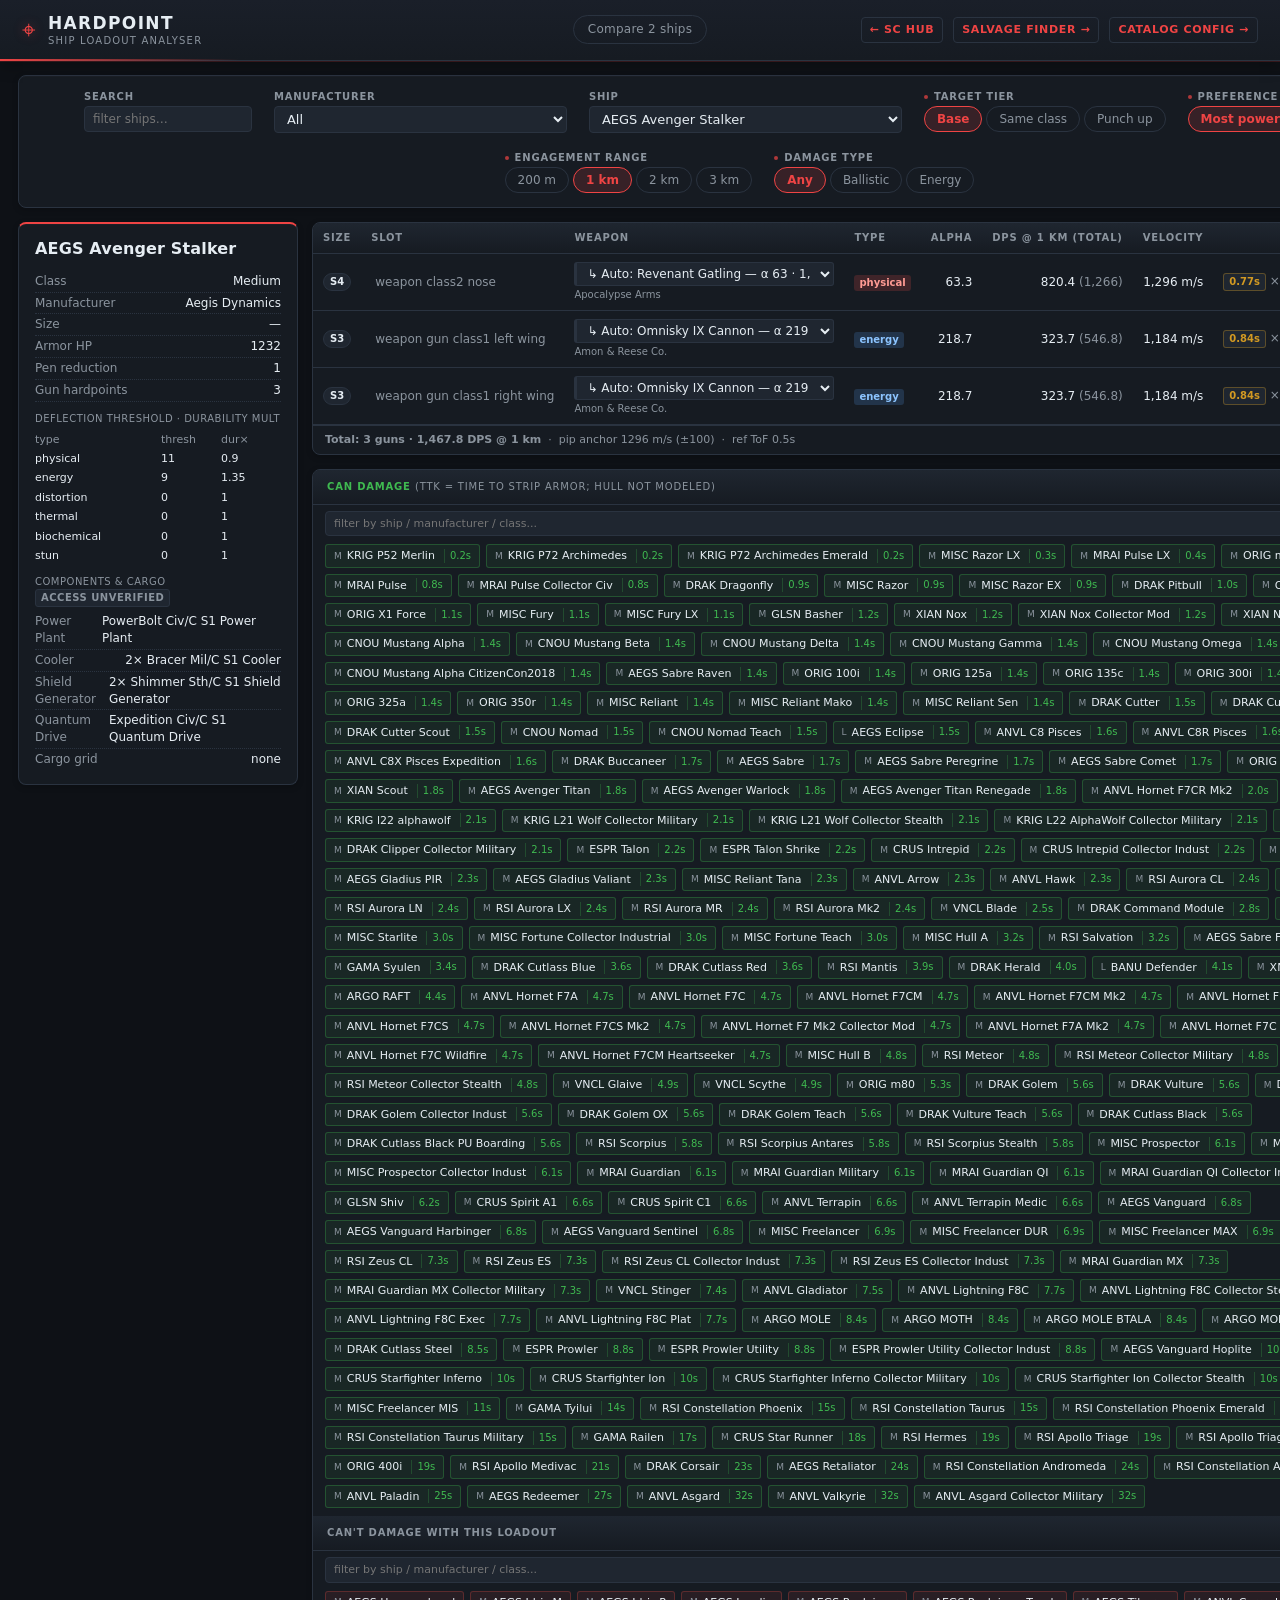
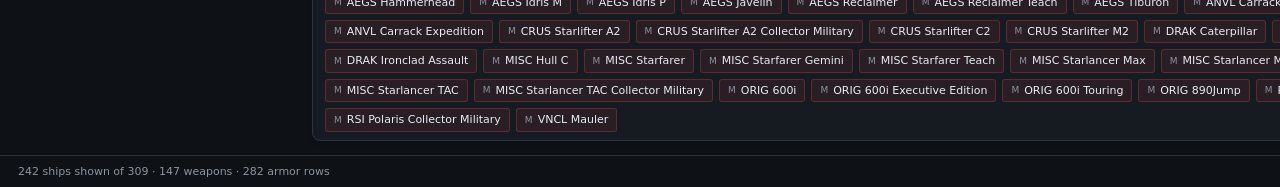
==== commit 3491b100: "Update index.html" ====
--- a/website/index.html
+++ b/website/index.html
@@ -1,97 +1,97 @@
-<!doctype html>
-<html lang="en">
-<head>
-  <meta charset="utf-8" />
-  <meta name="viewport" content="width=device-width, initial-scale=1" />
-  <title>SC Loadout (v1)</title>
-  <link rel="stylesheet" href="style.css" />
-</head>
-<body>
-  <header class="site-header">
-    <div class="brand">
-      <span class="brand-logo">⌖</span>
-      <div class="brand-stack">
-        <h1>HARDPOINT</h1>
-        <span class="brand-sub">Ship Loadout Analyser</span>
-      </div>
-    </div>
-    <label class="vs-pill">
-      <input type="checkbox" id="vs-toggle" />
-      <span>Compare 2 ships</span>
-    </label>
-    <div class="header-actions">
-      <a href="https://seeknd.github.io/sc-hub/" class="config-link hub-back" title="Back to SC Hub">← SC Hub</a>
-      <a href="salvage.html" class="config-link">Salvage finder →</a>
-      <a href="catalog.html" class="config-link">Catalog config →</a>
-    </div>
-  </header>
-
-  <!-- Per-panel HTML is rendered from this template (left is inserted on load;
-       right is cloned on demand so radio-name suffixes get rewritten per side). -->
-  <template id="panel-template">
-    <article class="panel" data-side="">
-      <div class="panel-controls">
-        <label class="control">
-          <span class="control-label">Search</span>
-          <input type="search" class="ship-search" placeholder="filter ships…" autocomplete="off" />
-        </label>
-        <label class="control">
-          <span class="control-label">Manufacturer</span>
-          <select class="mfg-filter" autocomplete="off">
-            <option value="">All</option>
-          </select>
-        </label>
-        <label class="control">
-          <span class="control-label">Ship</span>
-          <select class="ship-pick" autocomplete="off"></select>
-        </label>
-        <fieldset class="control">
-          <legend class="control-label">Target tier</legend>
-          <div class="pills">
-            <label><input type="radio" name="mode" value="base" checked /> Base</label>
-            <label><input type="radio" name="mode" value="same" /> Same class</label>
-            <label><input type="radio" name="mode" value="up"   /> Punch up</label>
-          </div>
-        </fieldset>
-        <fieldset class="control">
-          <legend class="control-label">Preference</legend>
-          <div class="pills">
-            <label><input type="radio" name="pref" value="power" checked /> Most power</label>
-            <label><input type="radio" name="pref" value="pips" /> Closest pips</label>
-          </div>
-        </fieldset>
-        <fieldset class="control">
-          <legend class="control-label">Engagement range</legend>
-          <div class="pills">
-            <label><input type="radio" name="range" value="200"  /> 200 m</label>
-            <label><input type="radio" name="range" value="1000" checked /> 1 km</label>
-            <label><input type="radio" name="range" value="2000" /> 2 km</label>
-            <label><input type="radio" name="range" value="3000" /> 3 km</label>
-          </div>
-        </fieldset>
-        <fieldset class="control">
-          <legend class="control-label">Damage type</legend>
-          <div class="pills">
-            <label><input type="radio" name="dmgtype" value="any" checked /> Any</label>
-            <label><input type="radio" name="dmgtype" value="ballistic" /> Ballistic</label>
-            <label><input type="radio" name="dmgtype" value="energy" /> Energy</label>
-          </div>
-        </fieldset>
-      </div>
-      <aside class="ship-info"></aside>
-      <div class="content-column">
-        <section class="loadout-box"></section>
-        <section class="vulnerability-box"></section>
-      </div>
-    </article>
-  </template>
-
-  <main class="panels"></main>
-
-  <footer>
-    <div id="status" class="muted"></div>
-  </footer>
-
-  <script src="app.js"></script>
-</body>
-</html>
+<!doctype html>
+<html lang="en">
+<head>
+  <meta charset="utf-8" />
+  <meta name="viewport" content="width=device-width, initial-scale=1" />
+  <title>SC Loadout (v1)</title>
+  <link rel="stylesheet" href="style.css" />
+</head>
+<body>
+  <header class="site-header">
+    <div class="brand">
+      <span class="brand-logo">⌖</span>
+      <div class="brand-stack">
+        <h1>HARDPOINT</h1>
+        <span class="brand-sub">Ship Loadout Analyser</span>
+      </div>
+    </div>
+    <label class="vs-pill">
+      <input type="checkbox" id="vs-toggle" />
+      <span>Compare 2 ships</span>
+    </label>
+    <div class="header-actions">
+      <a href="https://seeknd.github.io/sc-hub/" class="config-link hub-back" title="Back to SC Hub">← SC Hub</a>
+      <a href="salvage.html" class="config-link">Salvage finder →</a>
+      <a href="catalog.html" class="config-link">Catalog config →</a>
+    </div>
+  </header>
+
+  <!-- Per-panel HTML is rendered from this template (left is inserted on load;
+       right is cloned on demand so radio-name suffixes get rewritten per side). -->
+  <template id="panel-template">
+    <article class="panel" data-side="">
+      <div class="panel-controls">
+        <label class="control">
+          <span class="control-label">Search</span>
+          <input type="search" class="ship-search" placeholder="filter ships…" autocomplete="off" />
+        </label>
+        <label class="control">
+          <span class="control-label">Manufacturer</span>
+          <select class="mfg-filter" autocomplete="off">
+            <option value="">All</option>
+          </select>
+        </label>
+        <label class="control">
+          <span class="control-label">Ship</span>
+          <select class="ship-pick" autocomplete="off"></select>
+        </label>
+        <fieldset class="control">
+          <legend class="control-label">Target tier</legend>
+          <div class="pills">
+            <label><input type="radio" name="mode" value="base" checked /> Base</label>
+            <label><input type="radio" name="mode" value="same" /> Same class</label>
+            <label><input type="radio" name="mode" value="up"   /> Punch up</label>
+          </div>
+        </fieldset>
+        <fieldset class="control">
+          <legend class="control-label">Preference</legend>
+          <div class="pills">
+            <label><input type="radio" name="pref" value="power" checked /> Most power</label>
+            <label><input type="radio" name="pref" value="pips" /> Closest pips</label>
+          </div>
+        </fieldset>
+        <fieldset class="control">
+          <legend class="control-label">Engagement range</legend>
+          <div class="pills">
+            <label><input type="radio" name="range" value="200"  /> 200 m</label>
+            <label><input type="radio" name="range" value="1000" checked /> 1 km</label>
+            <label><input type="radio" name="range" value="2000" /> 2 km</label>
+            <label><input type="radio" name="range" value="3000" /> 3 km</label>
+          </div>
+        </fieldset>
+        <fieldset class="control">
+          <legend class="control-label">Damage type</legend>
+          <div class="pills">
+            <label><input type="radio" name="dmgtype" value="any" checked /> Any</label>
+            <label><input type="radio" name="dmgtype" value="ballistic" /> Ballistic</label>
+            <label><input type="radio" name="dmgtype" value="energy" /> Energy</label>
+          </div>
+        </fieldset>
+      </div>
+      <aside class="ship-info"></aside>
+      <div class="content-column">
+        <section class="loadout-box"></section>
+        <section class="vulnerability-box"></section>
+      </div>
+    </article>
+  </template>
+
+  <main class="panels"></main>
+
+  <footer>
+    <div id="status" class="muted"></div>
+  </footer>
+
+  <script src="app.js"></script>
+</body>
+</html>
--- a/website/style.css
+++ b/website/style.css
@@ -37,9 +37,13 @@
   gap: 18px;
   position: relative;
 }
-.site-header .brand     { justify-self: start; }
-.site-header .vs-pill   { justify-self: center; }
+/* Pin to explicit columns so header-actions stays right even on pages with no
+   center pill (salvage/catalog have only brand + actions, otherwise the actions
+   would fall into the middle `auto` column). */
+.site-header .brand     { grid-column: 1; justify-self: start; }
+.site-header .vs-pill   { grid-column: 2; justify-self: center; }
 .site-header .header-actions {
+  grid-column: 3;
   justify-self: end;
   display: inline-flex;
   align-items: center;
@@ -187,7 +191,10 @@
 
 a.config-link {
   color: var(--accent);
-  font-size: 12px;
+  font-size: 11px;
+  text-transform: uppercase;
+  letter-spacing: 0.06em;
+  font-weight: 600;
   text-decoration: none;
   margin-left: auto;
   align-self: center;
@@ -814,3 +821,61 @@
 }
 /* The rendered table already carries its own card border via .cfg-table. */
 #catalog-table .cfg-table { box-shadow: 0 2px 6px rgba(0,0,0,0.2); }
+
+/* Salvage finder — requirement-row kind label + weapon input */
+.req-kind {
+  display: inline-flex;
+  align-items: center;
+  min-width: 84px;
+  font-size: 10px;
+  text-transform: uppercase;
+  letter-spacing: 0.05em;
+  color: var(--text-dim);
+  border: 1px solid var(--border);
+  border-radius: 4px;
+  padding: 4px 8px;
+  background: var(--panel-2);
+}
+.req-row.weapon-row .req-kind { color: var(--accent); border-color: rgba(239,68,68,0.30); }
+.req-row .req-weapon {
+  flex: 1;
+  min-width: 240px;
+  background: var(--panel-2);
+  color: var(--text);
+  border: 1px solid var(--border);
+  border-radius: 4px;
+  padding: 5px 8px;
+  font: inherit;
+  font-size: 12px;
+}
+.req-row .req-weapon:focus { border-color: var(--accent); outline: none; }
+.req-row .req-grade { min-width: 110px; }
+
+/* Salvage finder — weapon damage-type filter + per-item breakdown table */
+.req-row .req-dmg { min-width: 120px; }
+
+table.breakdown-table {
+  width: 100%;
+  border-collapse: collapse;
+  font-size: 12px;
+  margin-top: 4px;
+}
+table.breakdown-table th, table.breakdown-table td {
+  padding: 6px 12px;
+  text-align: left;
+  border-bottom: 1px solid var(--border);
+  vertical-align: top;
+}
+table.breakdown-table th {
+  background: var(--panel-2);
+  color: var(--text-dim);
+  font-size: 10px;
+  text-transform: uppercase;
+  letter-spacing: 0.05em;
+  font-weight: 500;
+}
+table.breakdown-table th.num, table.breakdown-table td.num { text-align: right; font-variant-numeric: tabular-nums; }
+table.breakdown-table tbody tr:last-child td { border-bottom: 0; }
+table.breakdown-table .ship-cell { font-weight: 500; white-space: nowrap; }
+table.breakdown-table .ship-cell .mfg { color: var(--text-dim); font-size: 10px; font-weight: 400; margin-left: 6px; }
+table.breakdown-table .item-cell { color: var(--text); }
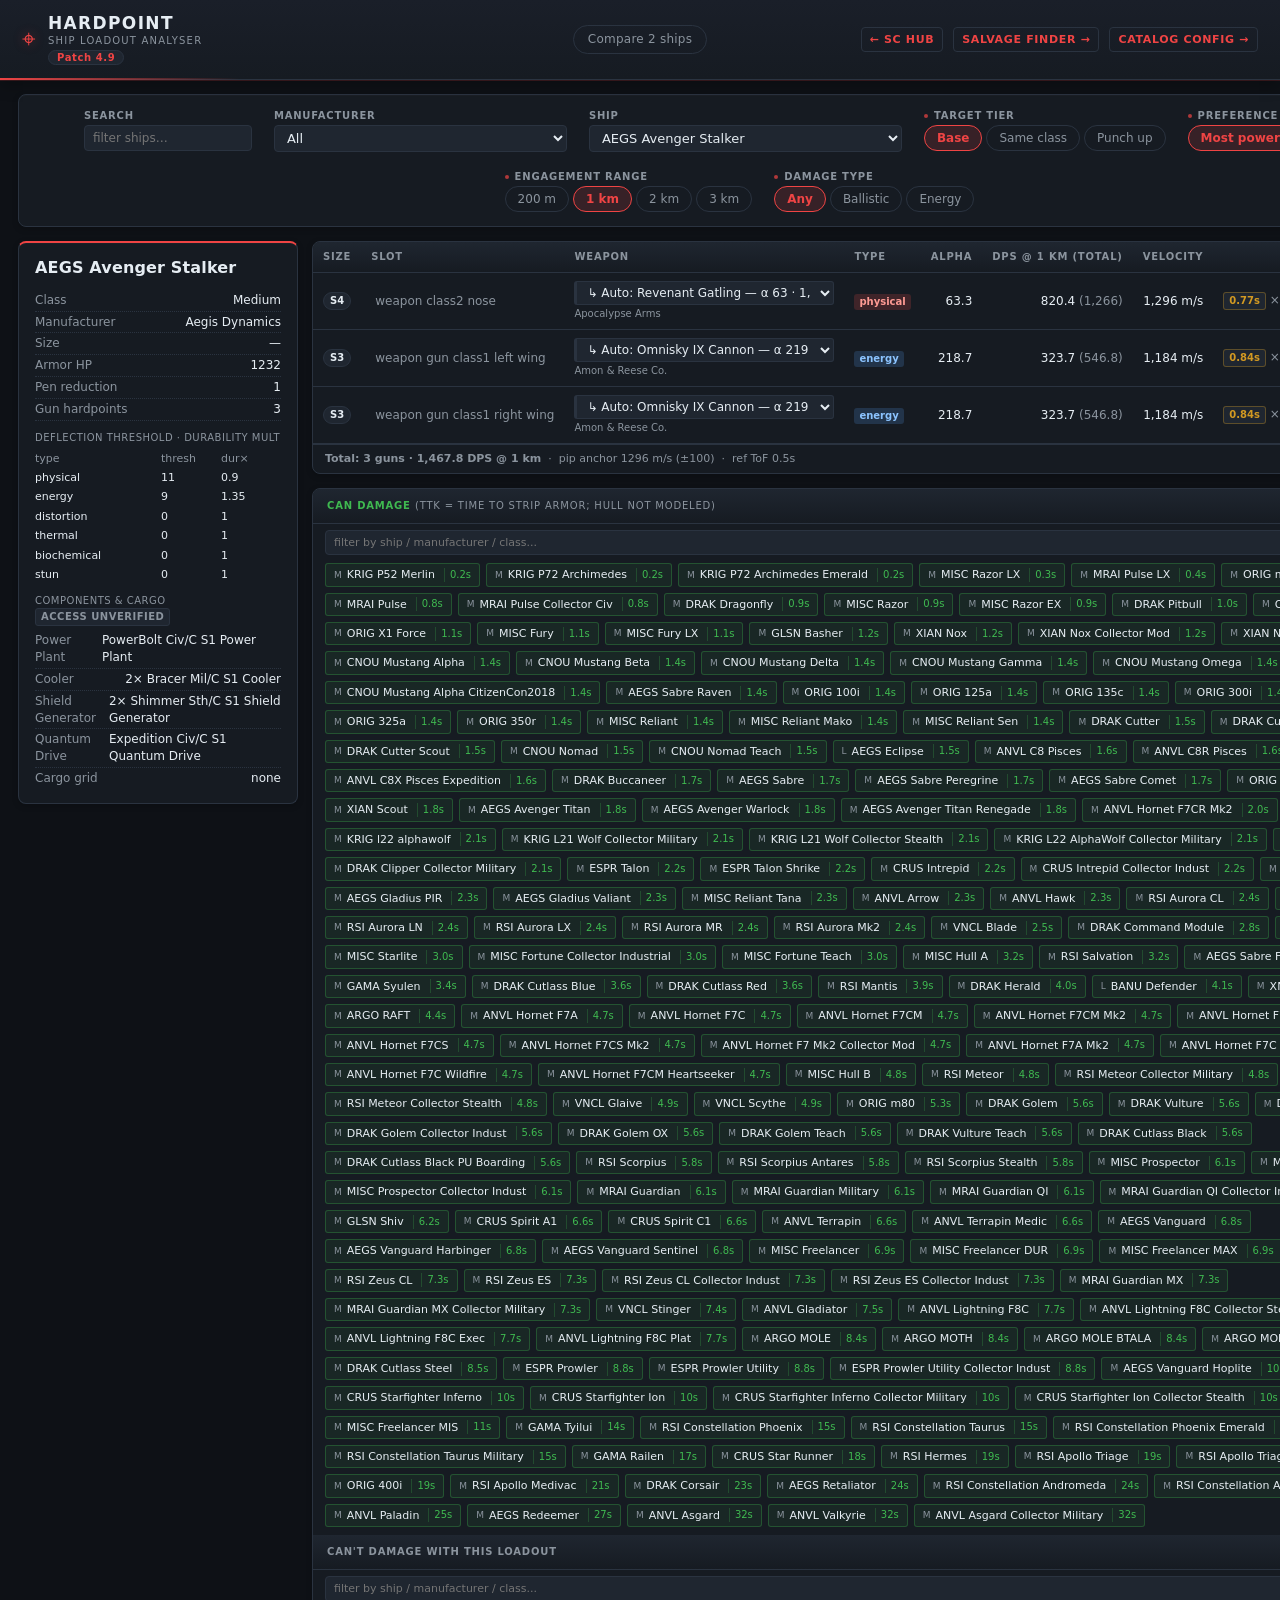
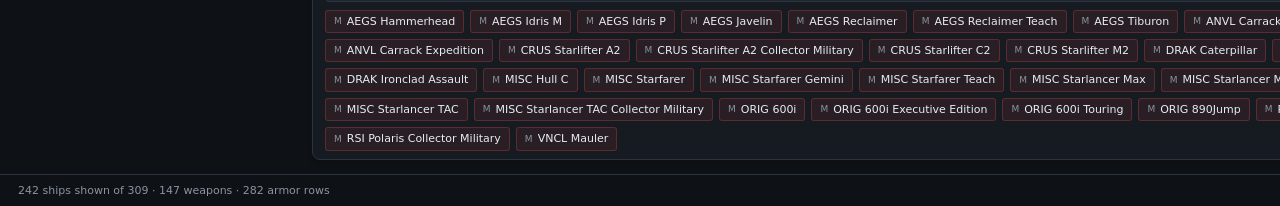
==== commit c7954fcf: "Update index.html" ====
--- a/website/index.html
+++ b/website/index.html
@@ -13,6 +13,7 @@
       <div class="brand-stack">
         <h1>HARDPOINT</h1>
         <span class="brand-sub">Ship Loadout Analyser</span>
+        <span class="patch-badge" id="currentPatch" title="Game data patch"></span>
       </div>
     </div>
     <label class="vs-pill">
@@ -93,5 +94,6 @@
   </footer>
 
   <script src="app.js"></script>
+  <script src="shopping.js"></script>
 </body>
 </html>
--- a/website/style.css
+++ b/website/style.css
@@ -98,6 +98,21 @@
   letter-spacing: 0.12em;
   margin-top: 2px;
 }
+/* Game-data patch tag under the wordmark. Fed from meta.json by app.js;
+   the :empty rule hides it cleanly if meta.json is absent (older deploys). */
+.patch-badge {
+  align-self: flex-start;
+  margin-top: 4px;
+  font-size: 10px;
+  font-weight: 600;
+  letter-spacing: 0.06em;
+  color: var(--accent);
+  background: var(--panel-2);
+  border: 1px solid var(--border);
+  padding: 1px 8px;
+  border-radius: 10px;
+}
+.patch-badge:empty { display: none; }
 
 .controls { display: flex; flex-wrap: wrap; gap: 14px; align-items: center; }
 
